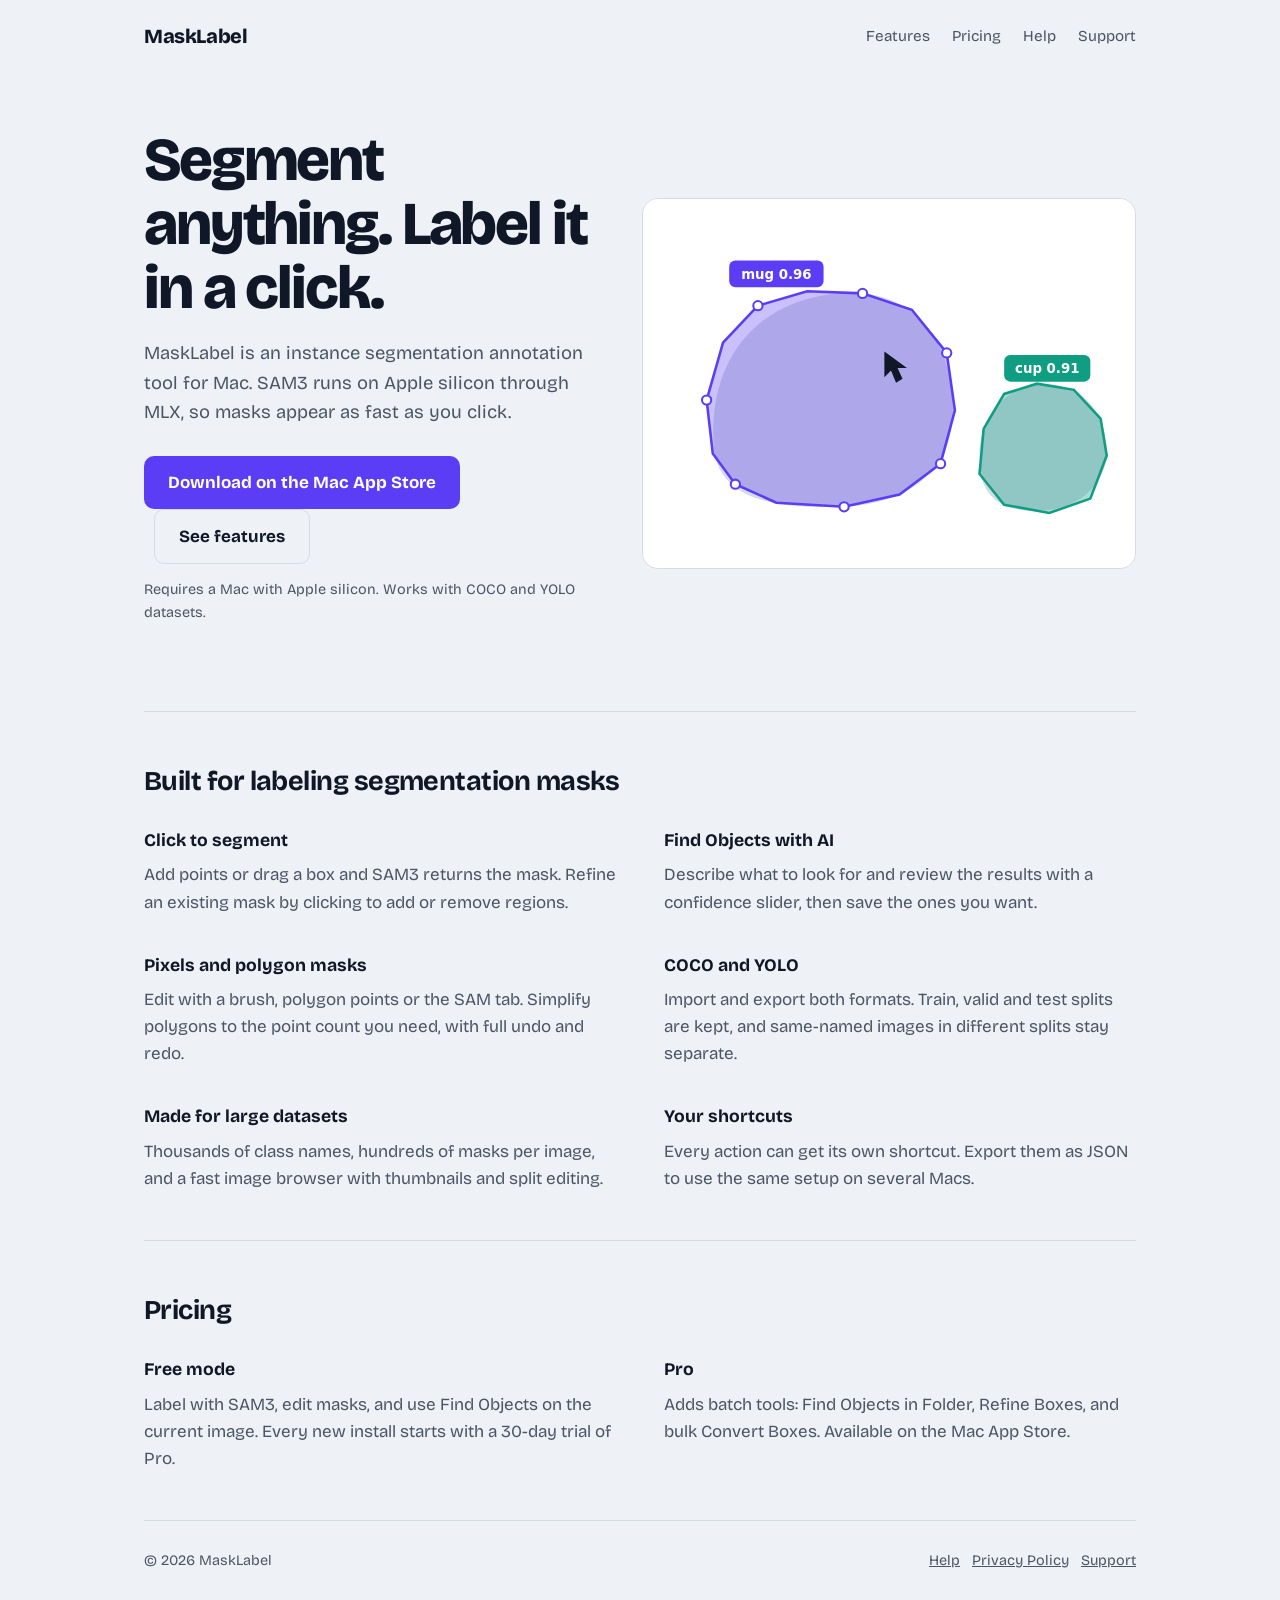
==== index.html @ 4b975df3 "Add files via upload" ====
<!doctype html>
<html lang="en"><head><meta charset="utf-8"><meta name="viewport" content="width=device-width,initial-scale=1"><link rel="preconnect" href="https://fonts.googleapis.com"><link rel="preconnect" href="https://fonts.gstatic.com" crossorigin><link href="https://fonts.googleapis.com/css2?family=Bricolage+Grotesque:wght@400;600;800&display=swap" rel="stylesheet"><link rel="stylesheet" href="style.css">
<title>MaskLabel – Fast SAM3 instance segmentation annotation for Mac</title>
<meta name="description" content="MaskLabel is a Mac annotation tool for instance segmentation. SAM3 runs on Apple silicon with MLX. Import and export COCO and YOLO.">
</head><body><div class="wrap">
<header class="top"><a class="brand" href="/">MaskLabel</a><nav><a href="/#features">Features</a><a href="/#pricing">Pricing</a><a href="help.html">Help</a><a href="support.html">Support</a></nav></header>
<div class="hero">
<div>
<h1>Segment anything. Label it in a click.</h1>
<p class="lead">MaskLabel is an instance segmentation annotation tool for Mac. SAM3 runs on Apple silicon through MLX, so masks appear as fast as you click.</p>
<a class="btn" href="#">Download on the Mac App Store</a><a class="btn alt" href="#features">See features</a>
<p class="note">Requires a Mac with Apple silicon. Works with COCO and YOLO datasets.</p>
</div>
<svg class="demo" viewBox="0 0 480 360" role="img" aria-label="Two objects with segmentation masks and class labels">
<rect width="480" height="360" fill="var(--panel)"/>
<path d="M70 250C60 170 100 100 190 92c70-6 110 40 112 110 2 60-40 96-110 98-60 2-112-6-122-50z" fill="var(--line)"/>
<path d="M330 270c-8-40 8-80 50-88 40-8 70 20 72 60 2 38-30 62-70 62-30 0-48-12-52-34z" fill="var(--line)"/>
<polygon points="68,248 62,196 78,140 112,104 160,90 214,92 262,108 296,150 304,206 290,258 250,288 196,300 130,296 90,278" fill="var(--violet)" fill-opacity=".32" stroke="var(--violet)" stroke-width="2.5"/>
<g fill="var(--panel)" stroke="var(--violet)" stroke-width="2"><circle cx="62" cy="196" r="4.5"/><circle cx="112" cy="104" r="4.5"/><circle cx="214" cy="92" r="4.5"/><circle cx="296" cy="150" r="4.5"/><circle cx="290" cy="258" r="4.5"/><circle cx="196" cy="300" r="4.5"/><circle cx="90" cy="278" r="4.5"/></g>
<polygon points="328,268 332,224 352,190 384,180 420,186 446,214 452,250 436,292 396,306 352,298" fill="var(--mint)" fill-opacity=".35" stroke="var(--mint)" stroke-width="2.5"/>
<rect x="84" y="60" width="92" height="26" rx="6" fill="var(--violet)"/><text x="130" y="78" text-anchor="middle" font-size="13" font-weight="700" fill="#fff" font-family="system-ui,sans-serif">mug 0.96</text>
<rect x="352" y="152" width="84" height="26" rx="6" fill="var(--mint)"/><text x="394" y="170" text-anchor="middle" font-size="13" font-weight="700" fill="#fff" font-family="system-ui,sans-serif">cup 0.91</text>
<g stroke="var(--ink)" stroke-width="1.5" fill="none"><path d="M236 150l0 22 6-6 5 12 5-3-5-11 8 0z" fill="var(--ink)"/></g>
</svg>
</div>

<section id="features"><h2>Built for labeling segmentation masks</h2>
<div class="grid">
<div><h3>Click to segment</h3><p>Add points or drag a box and SAM3 returns the mask. Refine an existing mask by clicking to add or remove regions.</p></div>
<div><h3>Find Objects with AI</h3><p>Describe what to look for and review the results with a confidence slider, then save the ones you want.</p></div>
<div><h3>Pixels and polygon masks</h3><p>Edit with a brush, polygon points or the SAM tab. Simplify polygons to the point count you need, with full undo and redo.</p></div>
<div><h3>COCO and YOLO</h3><p>Import and export both formats. Train, valid and test splits are kept, and same-named images in different splits stay separate.</p></div>
<div><h3>Made for large datasets</h3><p>Thousands of class names, hundreds of masks per image, and a fast image browser with thumbnails and split editing.</p></div>
<div><h3>Your shortcuts</h3><p>Every action can get its own shortcut. Export them as JSON to use the same setup on several Macs.</p></div>
</div></section>

<section id="pricing"><h2>Pricing</h2>
<div class="grid">
<div><h3>Free mode</h3><p>Label with SAM3, edit masks, and use Find Objects on the current image. Every new install starts with a 30-day trial of Pro.</p></div>
<div><h3>Pro</h3><p>Adds batch tools: Find Objects in Folder, Refine Boxes, and bulk Convert Boxes. Available on the Mac App Store.</p></div>
</div></section>
<footer><span>© 2026 MaskLabel</span><span><a href="help.html">Help</a> &nbsp; <a href="privacy.html">Privacy Policy</a> &nbsp; <a href="support.html">Support</a></span></footer>
</div></body></html>
---- style.css ----
:root{--bg:#eef1f6;--panel:#fff;--ink:#101828;--muted:#4b5565;--line:#d5dbe6;--violet:#5b3df5;--mint:#0f9e82;--btn-text:#fff}
@media (prefers-color-scheme:dark){:root{--bg:#0e1320;--panel:#171e2e;--ink:#eef1f8;--muted:#a3adc2;--line:#2a3348;--violet:#8f7bff;--mint:#2fd1b0;--btn-text:#0e1320}}
*{box-sizing:border-box}
html{scroll-behavior:smooth}
body{margin:0;background:var(--bg);color:var(--ink);font:17px/1.6 "Bricolage Grotesque",system-ui,-apple-system,"Hiragino Sans",sans-serif}
a{color:var(--violet)}
a:focus-visible,.btn:focus-visible{outline:3px solid var(--violet);outline-offset:3px}
.wrap{max-width:1040px;margin:0 auto;padding:0 24px}
header.top{display:flex;justify-content:space-between;align-items:center;padding:20px 0}
.brand{font-weight:800;font-size:1.25rem;color:var(--ink);text-decoration:none;letter-spacing:-.02em}
nav a{margin-left:22px;color:var(--muted);text-decoration:none;font-size:.95rem}
nav a:hover{color:var(--ink)}
.hero{display:grid;grid-template-columns:1fr 1.1fr;gap:48px;align-items:center;padding:56px 0 72px}
h1{font-size:clamp(2.4rem,5.2vw,3.8rem);line-height:1.05;letter-spacing:-.035em;margin:0 0 20px;font-weight:800}
.lead{font-size:1.15rem;color:var(--muted);max-width:34em;margin:0 0 28px}
.btn{display:inline-block;background:var(--violet);color:var(--btn-text);padding:13px 24px;border-radius:10px;font-weight:700;text-decoration:none}
.btn.alt{background:transparent;color:var(--ink);border:1px solid var(--line);margin-left:10px}
.note{font-size:.9rem;color:var(--muted);margin-top:14px}
.demo{width:100%;height:auto;border-radius:16px;border:1px solid var(--line)}
section{padding:48px 0;border-top:1px solid var(--line)}
h2{font-size:1.7rem;letter-spacing:-.02em;margin:0 0 24px}
.grid{display:grid;grid-template-columns:repeat(2,1fr);gap:36px 48px}
h3{margin:0 0 6px;font-size:1.1rem}
.grid p,.prose p,.prose li{margin:0;color:var(--muted);max-width:34em}
.prose{max-width:42em}.prose h2{margin-top:36px;font-size:1.3rem}.prose p,.prose ul{margin:0 0 14px}.prose li{margin-bottom:6px}
.prose h1{font-size:2.4rem}
footer{border-top:1px solid var(--line);padding:28px 0 48px;color:var(--muted);font-size:.9rem;display:flex;gap:20px;flex-wrap:wrap;justify-content:space-between}
footer a{color:var(--muted)}
@media (max-width:760px){.hero{grid-template-columns:1fr;padding-top:24px}.grid{grid-template-columns:1fr}nav a{margin-left:14px}}
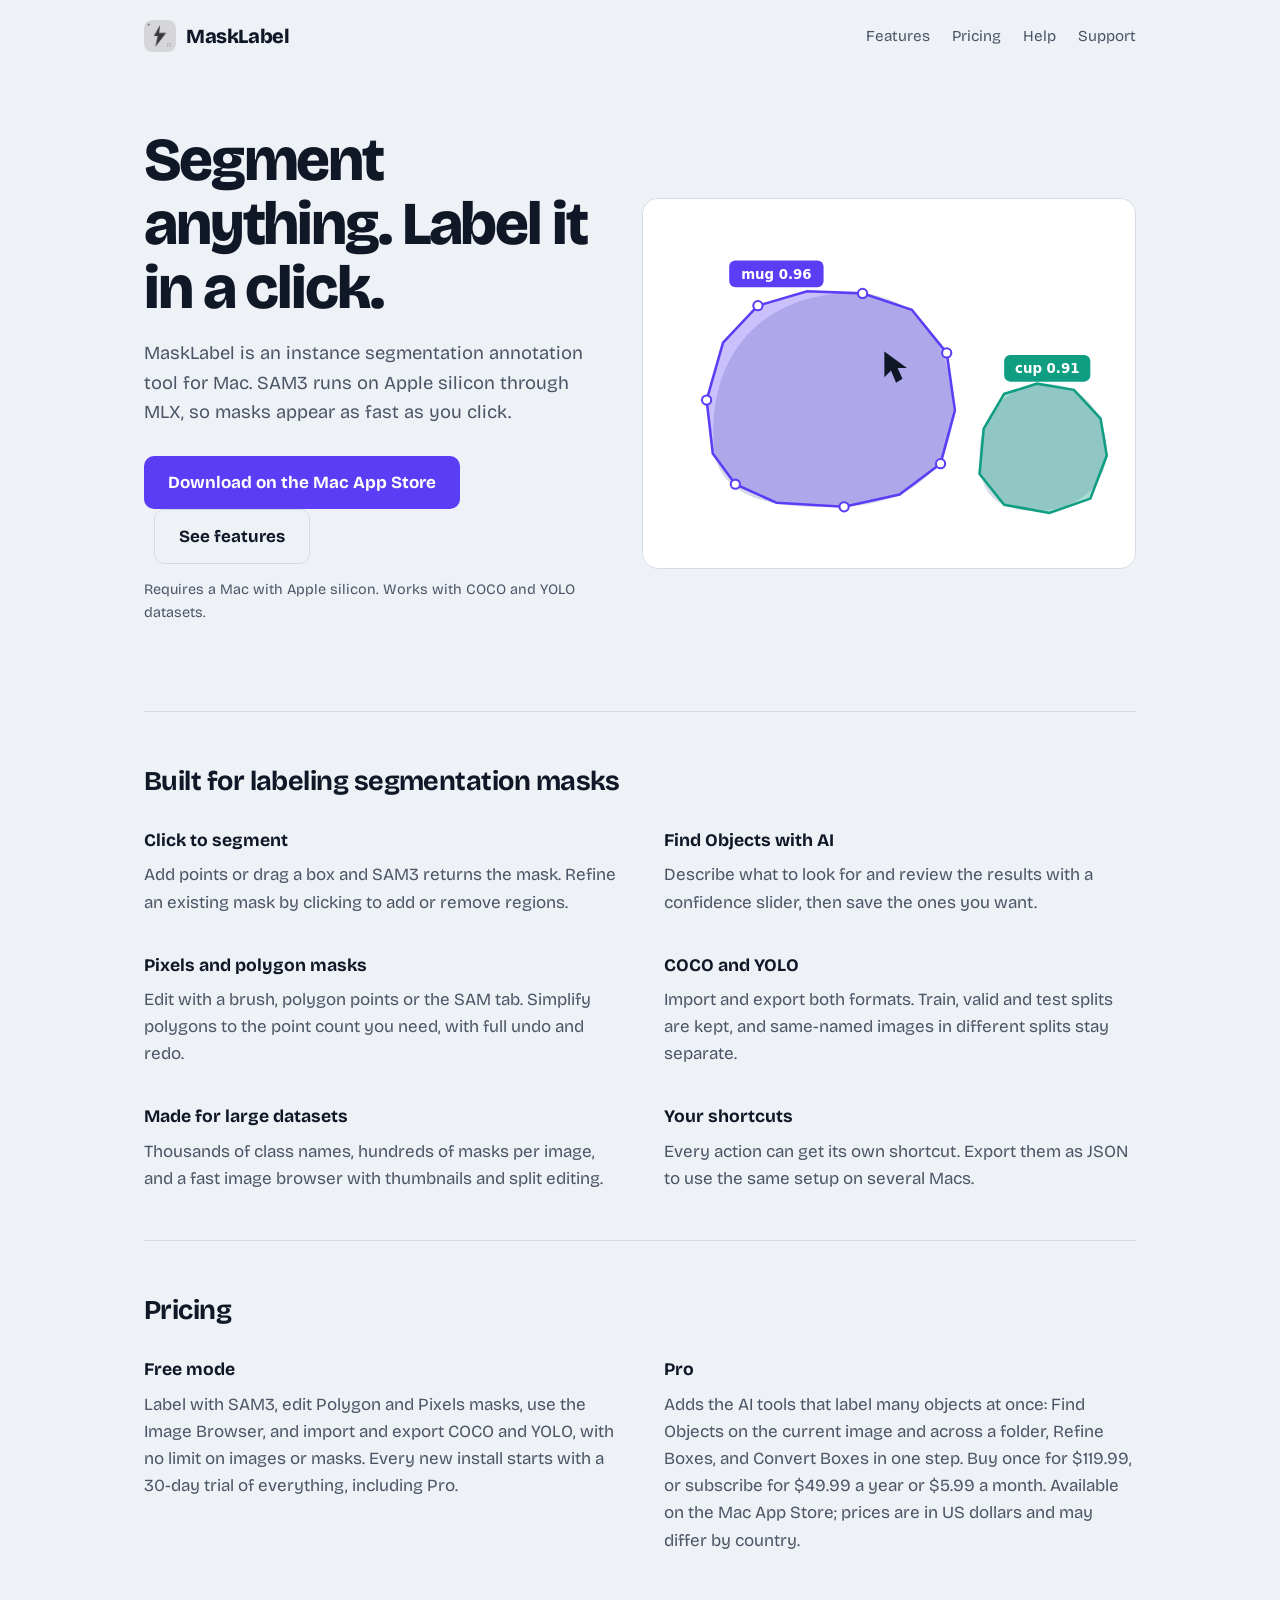
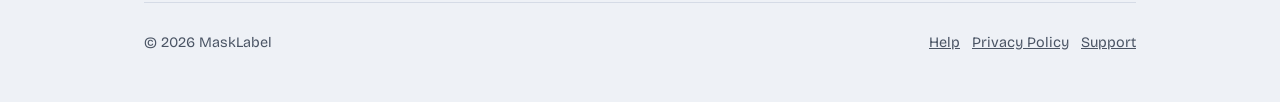
==== commit c2cb5c58: "Add files via upload" ====
--- a/index.html
+++ b/index.html
@@ -1,14 +1,14 @@
 <!doctype html>
-<html lang="en"><head><meta charset="utf-8"><meta name="viewport" content="width=device-width,initial-scale=1"><link rel="preconnect" href="https://fonts.googleapis.com"><link rel="preconnect" href="https://fonts.gstatic.com" crossorigin><link href="https://fonts.googleapis.com/css2?family=Bricolage+Grotesque:wght@400;600;800&display=swap" rel="stylesheet"><link rel="stylesheet" href="style.css">
+<html lang="en"><head><meta charset="utf-8"><meta name="viewport" content="width=device-width,initial-scale=1"><link rel="preconnect" href="https://fonts.googleapis.com"><link rel="preconnect" href="https://fonts.gstatic.com" crossorigin><link href="https://fonts.googleapis.com/css2?family=Bricolage+Grotesque:wght@400;600;800&display=swap" rel="stylesheet"><link rel="icon" href="/favicon.ico" sizes="48x48"><link rel="icon" type="image/png" sizes="32x32" href="/favicon-32x32.png"><link rel="icon" type="image/png" sizes="16x16" href="/favicon-16x16.png"><link rel="apple-touch-icon" href="/apple-touch-icon.png"><meta property="og:title" content="MaskLabel"><meta property="og:description" content="Fast SAM3 instance segmentation annotation for Mac. COCO and YOLO import and export."><meta property="og:image" content="https://masklabel.com/og-image.png"><meta property="og:type" content="website"><meta name="twitter:card" content="summary_large_image"><link rel="stylesheet" href="style.css">
 <title>MaskLabel – Fast SAM3 instance segmentation annotation for Mac</title>
 <meta name="description" content="MaskLabel is a Mac annotation tool for instance segmentation. SAM3 runs on Apple silicon with MLX. Import and export COCO and YOLO.">
 </head><body><div class="wrap">
-<header class="top"><a class="brand" href="/">MaskLabel</a><nav><a href="/#features">Features</a><a href="/#pricing">Pricing</a><a href="help.html">Help</a><a href="support.html">Support</a></nav></header>
+<header class="top"><a class="brand" href="/"><img src="logo.png" width="32" height="32" alt="">MaskLabel</a><nav><a href="/#features">Features</a><a href="/#pricing">Pricing</a><a href="help.html">Help</a><a href="support.html">Support</a></nav></header>
 <div class="hero">
 <div>
 <h1>Segment anything. Label it in a click.</h1>
 <p class="lead">MaskLabel is an instance segmentation annotation tool for Mac. SAM3 runs on Apple silicon through MLX, so masks appear as fast as you click.</p>
-<a class="btn" href="#">Download on the Mac App Store</a><a class="btn alt" href="#features">See features</a>
+<a class="btn" href="https://apps.apple.com/app/id6838575259">Download on the Mac App Store</a><a class="btn alt" href="#features">See features</a>
 <p class="note">Requires a Mac with Apple silicon. Works with COCO and YOLO datasets.</p>
 </div>
 <svg class="demo" viewBox="0 0 480 360" role="img" aria-label="Two objects with segmentation masks and class labels">
@@ -36,8 +36,8 @@
 
 <section id="pricing"><h2>Pricing</h2>
 <div class="grid">
-<div><h3>Free mode</h3><p>Label with SAM3, edit masks, and use Find Objects on the current image. Every new install starts with a 30-day trial of Pro.</p></div>
-<div><h3>Pro</h3><p>Adds batch tools: Find Objects in Folder, Refine Boxes, and bulk Convert Boxes. Available on the Mac App Store.</p></div>
+<div><h3>Free mode</h3><p>Label with SAM3, edit Polygon and Pixels masks, use the Image Browser, and import and export COCO and YOLO, with no limit on images or masks. Every new install starts with a 30-day trial of everything, including Pro.</p></div>
+<div><h3>Pro</h3><p>Adds the AI tools that label many objects at once: Find Objects on the current image and across a folder, Refine Boxes, and Convert Boxes in one step. Buy once for $119.99, or subscribe for $49.99 a year or $5.99 a month. Available on the Mac App Store; prices are in US dollars and may differ by country.</p></div>
 </div></section>
 <footer><span>© 2026 MaskLabel</span><span><a href="help.html">Help</a> &nbsp; <a href="privacy.html">Privacy Policy</a> &nbsp; <a href="support.html">Support</a></span></footer>
 </div></body></html>
--- a/style.css
+++ b/style.css
@@ -7,7 +7,8 @@
 a:focus-visible,.btn:focus-visible{outline:3px solid var(--violet);outline-offset:3px}
 .wrap{max-width:1040px;margin:0 auto;padding:0 24px}
 header.top{display:flex;justify-content:space-between;align-items:center;padding:20px 0}
-.brand{font-weight:800;font-size:1.25rem;color:var(--ink);text-decoration:none;letter-spacing:-.02em}
+.brand{font-weight:800;font-size:1.25rem;color:var(--ink);text-decoration:none;letter-spacing:-.02em;display:inline-flex;align-items:center;gap:10px}
+.brand img{border-radius:8px}
 nav a{margin-left:22px;color:var(--muted);text-decoration:none;font-size:.95rem}
 nav a:hover{color:var(--ink)}
 .hero{display:grid;grid-template-columns:1fr 1.1fr;gap:48px;align-items:center;padding:56px 0 72px}
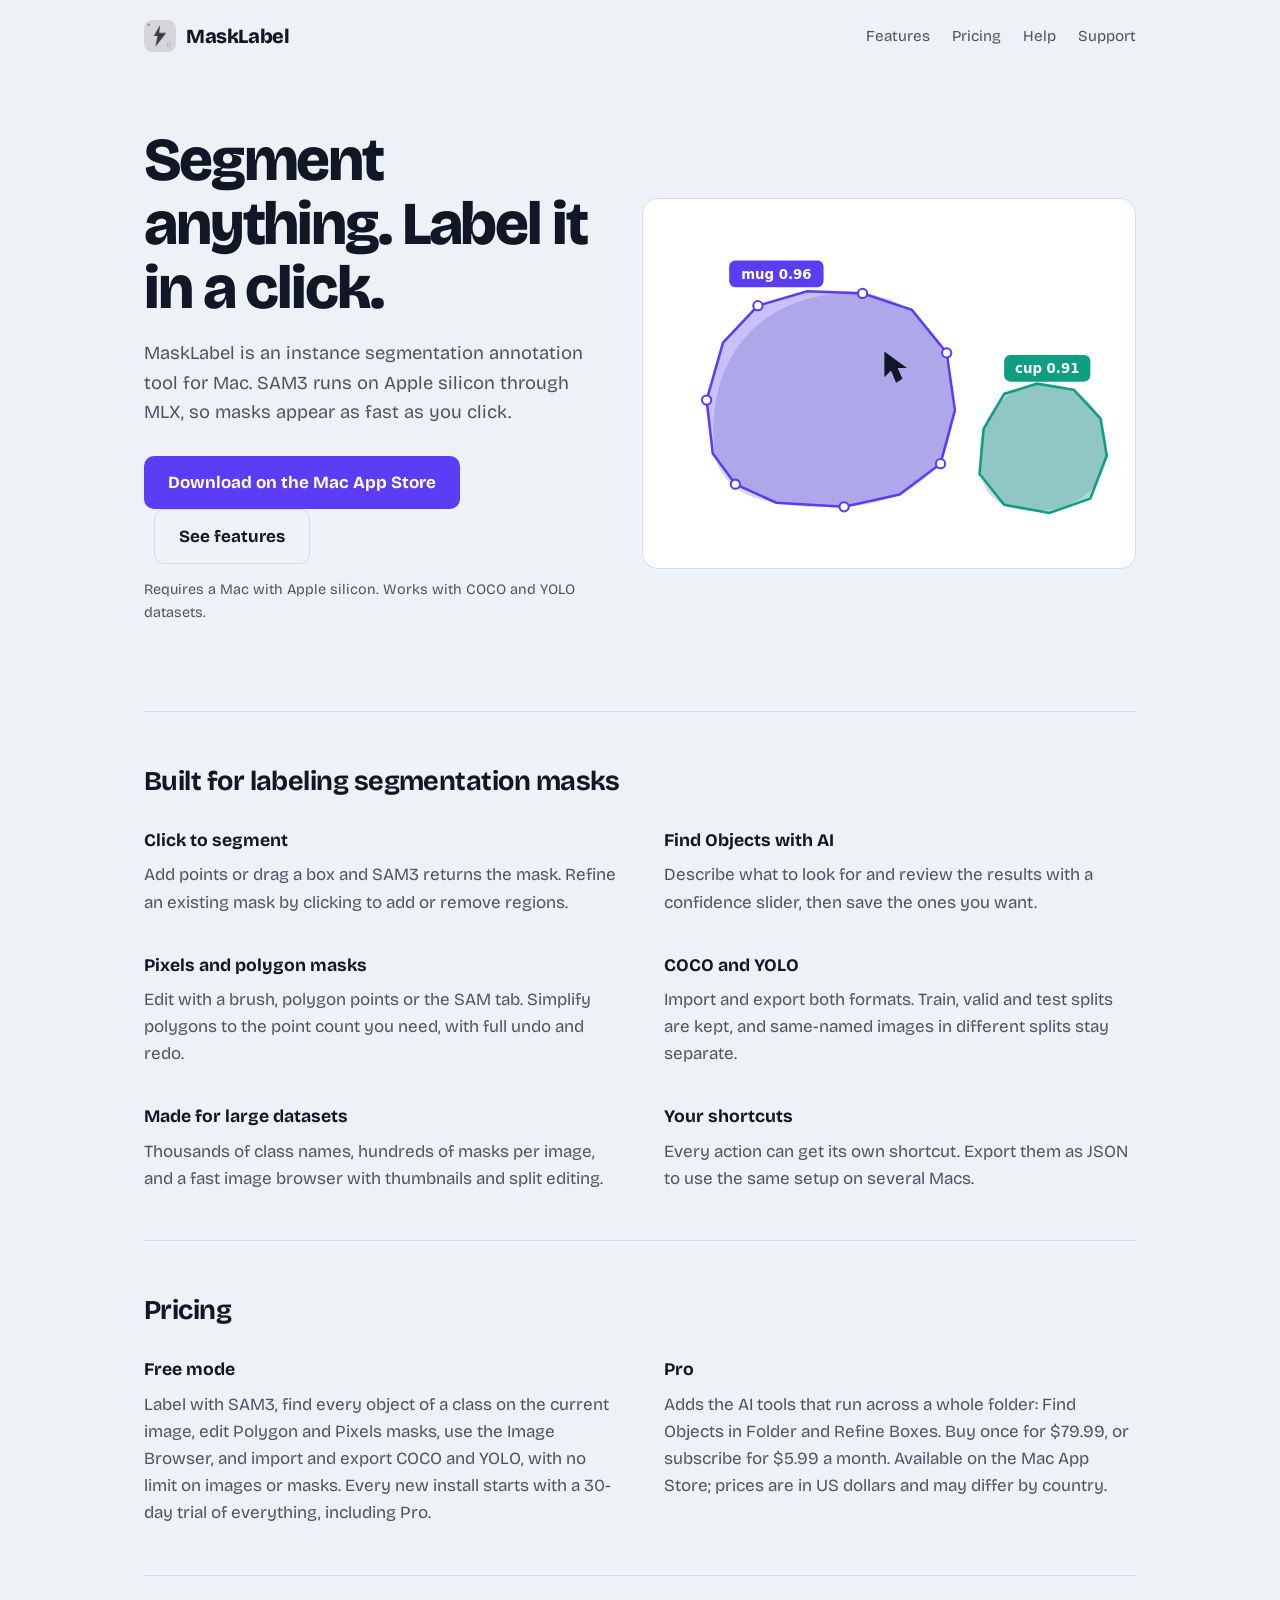
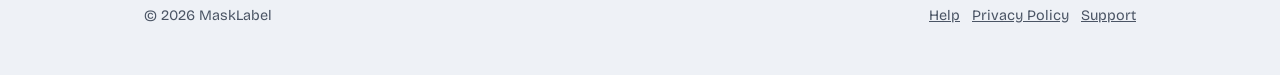
==== commit 7a2cba6d: "Add files via upload" ====
--- a/index.html
+++ b/index.html
@@ -36,8 +36,8 @@
 
 <section id="pricing"><h2>Pricing</h2>
 <div class="grid">
-<div><h3>Free mode</h3><p>Label with SAM3, edit Polygon and Pixels masks, use the Image Browser, and import and export COCO and YOLO, with no limit on images or masks. Every new install starts with a 30-day trial of everything, including Pro.</p></div>
-<div><h3>Pro</h3><p>Adds the AI tools that label many objects at once: Find Objects on the current image and across a folder, Refine Boxes, and Convert Boxes in one step. Buy once for $119.99, or subscribe for $49.99 a year or $5.99 a month. Available on the Mac App Store; prices are in US dollars and may differ by country.</p></div>
+<div><h3>Free mode</h3><p>Label with SAM3, find every object of a class on the current image, edit Polygon and Pixels masks, use the Image Browser, and import and export COCO and YOLO, with no limit on images or masks. Every new install starts with a 30-day trial of everything, including Pro.</p></div>
+<div><h3>Pro</h3><p>Adds the AI tools that run across a whole folder: Find Objects in Folder and Refine Boxes. Buy once for $79.99, or subscribe for $5.99 a month. Available on the Mac App Store; prices are in US dollars and may differ by country.</p></div>
 </div></section>
 <footer><span>© 2026 MaskLabel</span><span><a href="help.html">Help</a> &nbsp; <a href="privacy.html">Privacy Policy</a> &nbsp; <a href="support.html">Support</a></span></footer>
 </div></body></html>
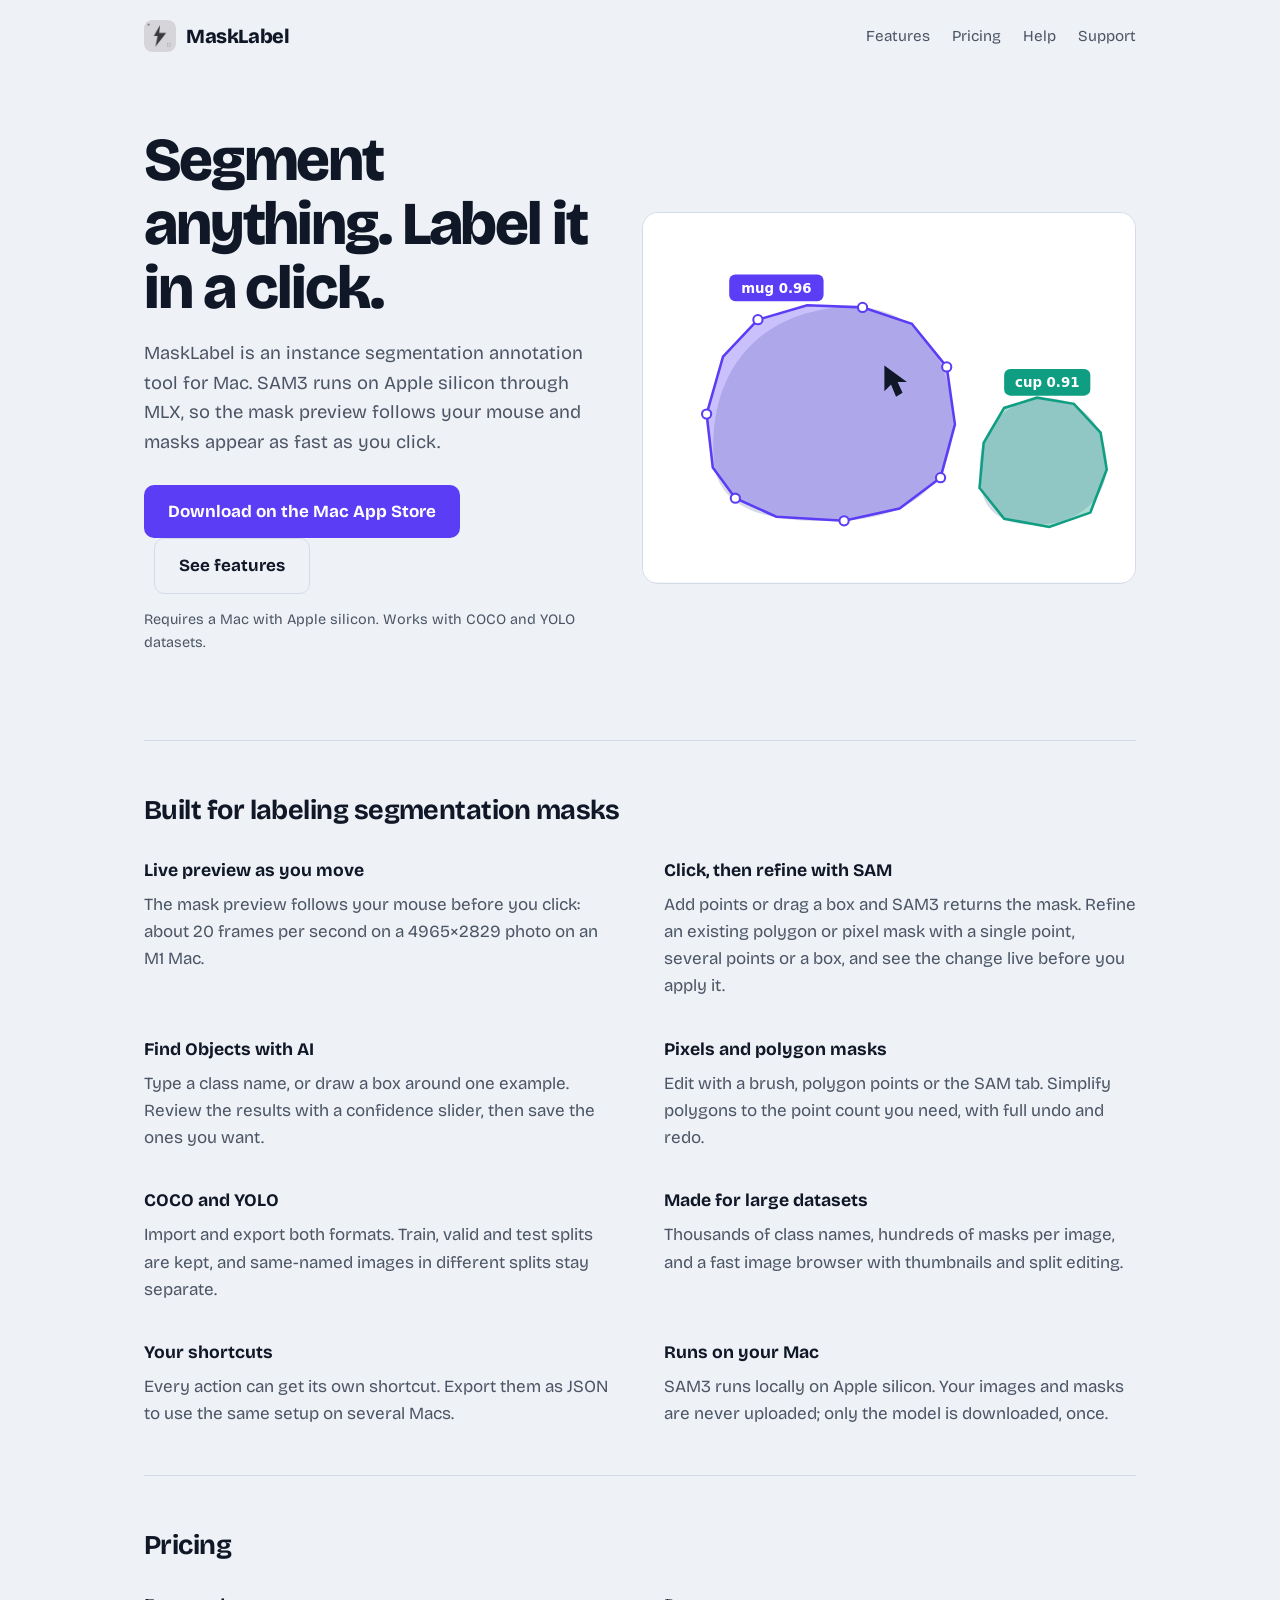
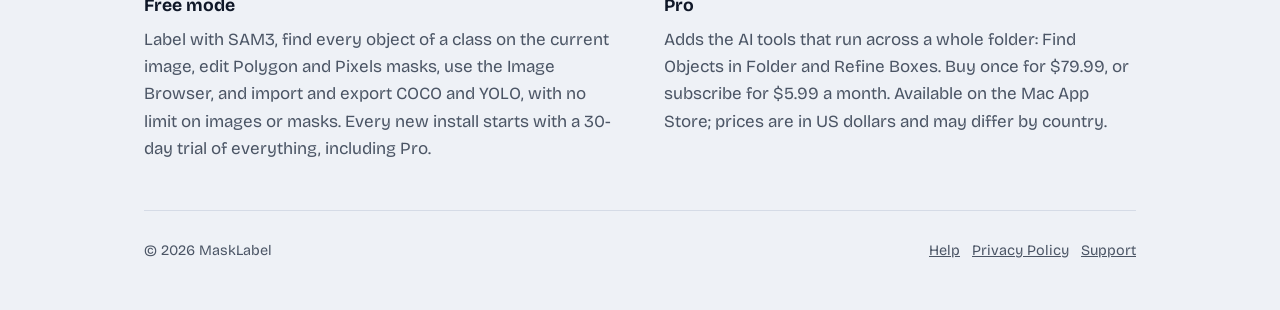
==== commit e6d902c2: "Add files via upload" ====
--- a/index.html
+++ b/index.html
@@ -1,13 +1,13 @@
 <!doctype html>
-<html lang="en"><head><meta charset="utf-8"><meta name="viewport" content="width=device-width,initial-scale=1"><link rel="preconnect" href="https://fonts.googleapis.com"><link rel="preconnect" href="https://fonts.gstatic.com" crossorigin><link href="https://fonts.googleapis.com/css2?family=Bricolage+Grotesque:wght@400;600;800&display=swap" rel="stylesheet"><link rel="icon" href="/favicon.ico" sizes="48x48"><link rel="icon" type="image/png" sizes="32x32" href="/favicon-32x32.png"><link rel="icon" type="image/png" sizes="16x16" href="/favicon-16x16.png"><link rel="apple-touch-icon" href="/apple-touch-icon.png"><meta property="og:title" content="MaskLabel"><meta property="og:description" content="Fast SAM3 instance segmentation annotation for Mac. COCO and YOLO import and export."><meta property="og:image" content="https://masklabel.com/og-image.png"><meta property="og:type" content="website"><meta name="twitter:card" content="summary_large_image"><link rel="stylesheet" href="style.css">
+<html lang="en"><head><meta charset="utf-8"><meta name="viewport" content="width=device-width,initial-scale=1"><link rel="preconnect" href="https://fonts.googleapis.com"><link rel="preconnect" href="https://fonts.gstatic.com" crossorigin><link href="https://fonts.googleapis.com/css2?family=Bricolage+Grotesque:wght@400;600;800&display=swap" rel="stylesheet"><link rel="icon" href="/favicon.ico" sizes="48x48"><link rel="icon" type="image/png" sizes="32x32" href="/favicon-32x32.png"><link rel="icon" type="image/png" sizes="16x16" href="/favicon-16x16.png"><link rel="apple-touch-icon" href="/apple-touch-icon.png"><meta property="og:title" content="MaskLabel"><meta property="og:description" content="Fast SAM3 instance segmentation annotation for Mac, with live preview and mask refinement. COCO and YOLO import and export."><meta property="og:image" content="https://masklabel.com/og-image.png"><meta property="og:type" content="website"><meta name="twitter:card" content="summary_large_image"><link rel="stylesheet" href="style.css">
 <title>MaskLabel – Fast SAM3 instance segmentation annotation for Mac</title>
-<meta name="description" content="MaskLabel is a Mac annotation tool for instance segmentation. SAM3 runs on Apple silicon with MLX. Import and export COCO and YOLO.">
+<meta name="description" content="MaskLabel is a Mac annotation tool for instance segmentation. SAM3 runs on Apple silicon with MLX, with a live mask preview as you move the mouse. Import and export COCO and YOLO.">
 </head><body><div class="wrap">
 <header class="top"><a class="brand" href="/"><img src="logo.png" width="32" height="32" alt="">MaskLabel</a><nav><a href="/#features">Features</a><a href="/#pricing">Pricing</a><a href="help.html">Help</a><a href="support.html">Support</a></nav></header>
 <div class="hero">
 <div>
 <h1>Segment anything. Label it in a click.</h1>
-<p class="lead">MaskLabel is an instance segmentation annotation tool for Mac. SAM3 runs on Apple silicon through MLX, so masks appear as fast as you click.</p>
+<p class="lead">MaskLabel is an instance segmentation annotation tool for Mac. SAM3 runs on Apple silicon through MLX, so the mask preview follows your mouse and masks appear as fast as you click.</p>
 <a class="btn" href="https://apps.apple.com/app/id6838575259">Download on the Mac App Store</a><a class="btn alt" href="#features">See features</a>
 <p class="note">Requires a Mac with Apple silicon. Works with COCO and YOLO datasets.</p>
 </div>
@@ -26,12 +26,14 @@
 
 <section id="features"><h2>Built for labeling segmentation masks</h2>
 <div class="grid">
-<div><h3>Click to segment</h3><p>Add points or drag a box and SAM3 returns the mask. Refine an existing mask by clicking to add or remove regions.</p></div>
-<div><h3>Find Objects with AI</h3><p>Describe what to look for and review the results with a confidence slider, then save the ones you want.</p></div>
+<div><h3>Live preview as you move</h3><p>The mask preview follows your mouse before you click: about 20 frames per second on a 4965×2829 photo on an M1 Mac.</p></div>
+<div><h3>Click, then refine with SAM</h3><p>Add points or drag a box and SAM3 returns the mask. Refine an existing polygon or pixel mask with a single point, several points or a box, and see the change live before you apply it.</p></div>
+<div><h3>Find Objects with AI</h3><p>Type a class name, or draw a box around one example. Review the results with a confidence slider, then save the ones you want.</p></div>
 <div><h3>Pixels and polygon masks</h3><p>Edit with a brush, polygon points or the SAM tab. Simplify polygons to the point count you need, with full undo and redo.</p></div>
 <div><h3>COCO and YOLO</h3><p>Import and export both formats. Train, valid and test splits are kept, and same-named images in different splits stay separate.</p></div>
 <div><h3>Made for large datasets</h3><p>Thousands of class names, hundreds of masks per image, and a fast image browser with thumbnails and split editing.</p></div>
 <div><h3>Your shortcuts</h3><p>Every action can get its own shortcut. Export them as JSON to use the same setup on several Macs.</p></div>
+<div><h3>Runs on your Mac</h3><p>SAM3 runs locally on Apple silicon. Your images and masks are never uploaded; only the model is downloaded, once.</p></div>
 </div></section>
 
 <section id="pricing"><h2>Pricing</h2>
